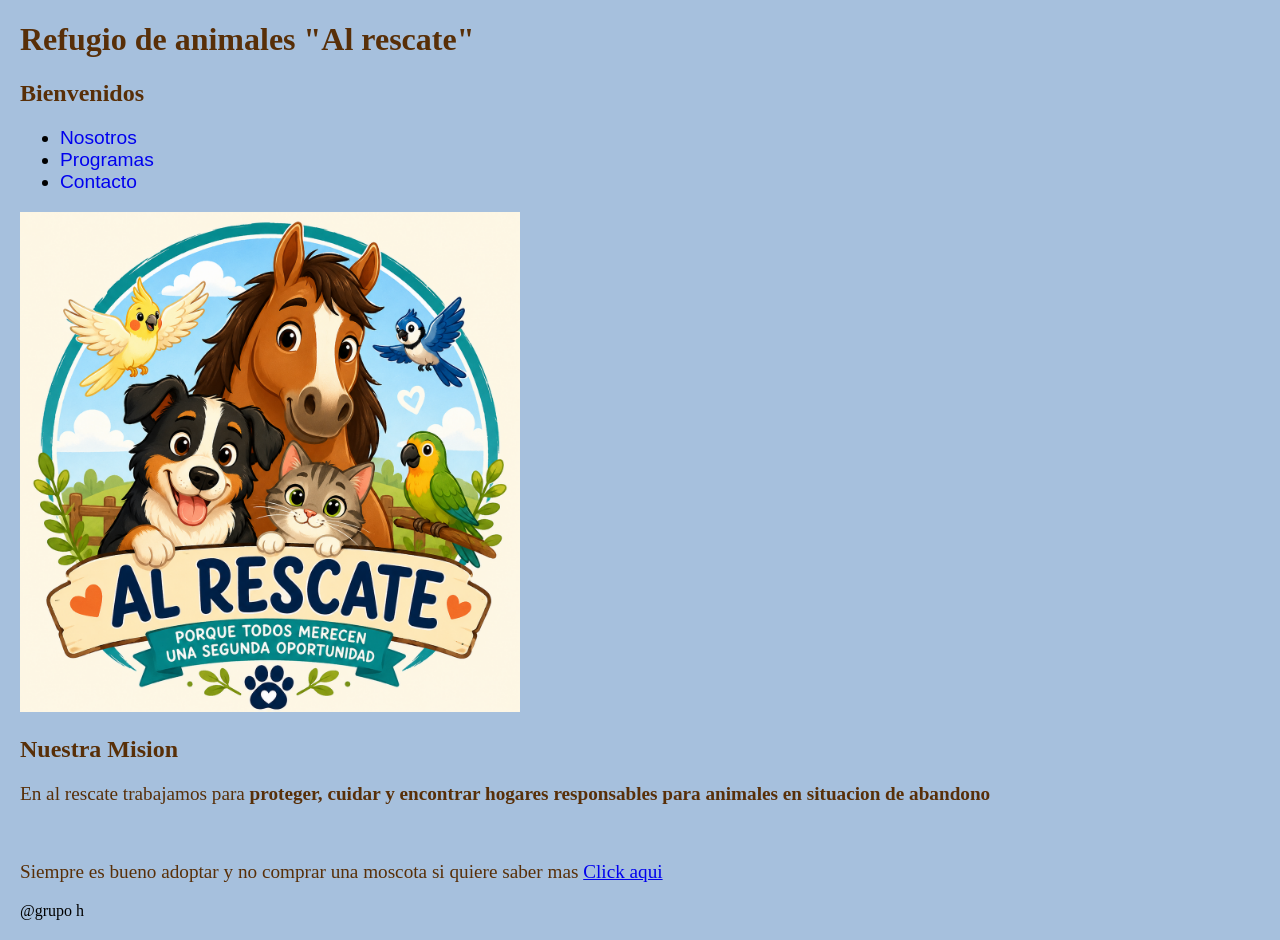
==== mi-ong/index.html @ bc7303f9 "subiendo nosotros" ====
<!DOCTYPE html>
<html lang="en">

<head>
    <meta charset="UTF-8">
    <meta name="viewport" content="width=device-width, initial-scale=1.0">
    <link rel="stylesheet" href="css/estilos.css">
    <title>Ong al rescate</title>
</head>

<body>
    <header>
        <h1>
            Refugio de animales "Al rescate"
        </h1>
       <h2>Bienvenidos </h2>
    </header>
    <nav>
        <ul>
            <li><a href="nosotros.html">Nosotros</a></li>
            <li><a href="programas.html">Programas</a></li>
            <li><a href="contacto.html">Contacto</a></li>
        </ul>
    </nav>

   <img src="img/logo.png" alt="logo" height="500" width="500">
    <main>
        <h2>Nuestra Mision</h2>
        <p>En al rescate trabajamos para <strong>proteger, cuidar y encontrar hogares responsables para animales en situacion de abandono</strong></p><br>
        <p>Siempre es bueno adoptar y no comprar una moscota si quiere saber mas <a href="https://www.ngppetfood.com/articulos-blog/por-que-adoptar-y-no-comprar-animales.html" target="_blank" rel="noopener noreferrer">Click aqui</a></p>
    </main>

    <footer>
        @grupo h
    </footer>

</html>
---- mi-ong/css/estilos.css ----
nav{
    font-family: Arial, Helvetica, sans-serif;
    font-size: larger;
}

nav a {
    text-decoration: none;
}

header{
    background-color: rgb(166, 192, 221);
}

h1,h2 {
    color: rgb(88, 47, 8);
}
p{
    color: rgb(88, 47, 8);
    font-size: larger;
}

body{
    background-color: rgb(166, 192, 221);
    margin: 20px;
}
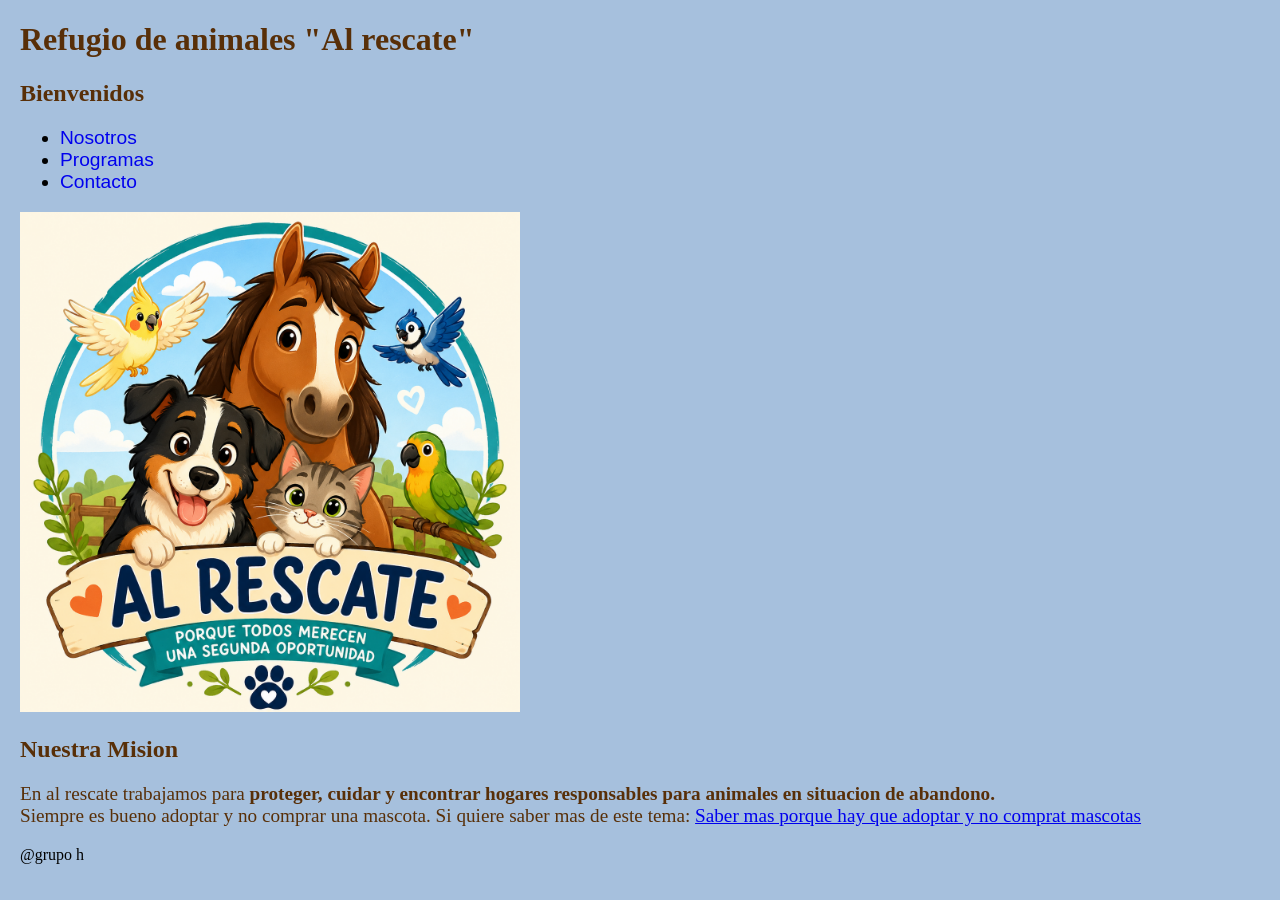
==== commit e88bb51a: "programas agregados" ====
--- a/mi-ong/index.html
+++ b/mi-ong/index.html
@@ -13,7 +13,7 @@
         <h1>
             Refugio de animales "Al rescate"
         </h1>
-       <h2>Bienvenidos </h2>
+        <h2>Bienvenidos </h2>
     </header>
     <nav>
         <ul>
@@ -23,15 +23,18 @@
         </ul>
     </nav>
 
-   <img src="img/logo.png" alt="logo" height="500" width="500">
+    <img src="img/logo.png" alt="logo ONG al rescate" height="500" width="500">
     <main>
         <h2>Nuestra Mision</h2>
-        <p>En al rescate trabajamos para <strong>proteger, cuidar y encontrar hogares responsables para animales en situacion de abandono</strong></p><br>
-        <p>Siempre es bueno adoptar y no comprar una moscota si quiere saber mas <a href="https://www.ngppetfood.com/articulos-blog/por-que-adoptar-y-no-comprar-animales.html" target="_blank" rel="noopener noreferrer">Click aqui</a></p>
+        <p>En al rescate trabajamos para <strong>proteger, cuidar y encontrar hogares responsables para animales en
+                situacion de abandono.</strong><br>
+        Siempre es bueno adoptar y no comprar una mascota. Si quiere saber mas de este tema: <a
+                href="https://www.ngppetfood.com/articulos-blog/por-que-adoptar-y-no-comprar-animales.html"
+                target="_blank" rel="noopener noreferrer">Saber mas porque hay que adoptar y no comprat mascotas</a></p>
     </main>
 
-    <footer>
-        @grupo h
-    </footer>
-
+<footer>
+    @grupo h
+</footer>
+</body>
 </html>
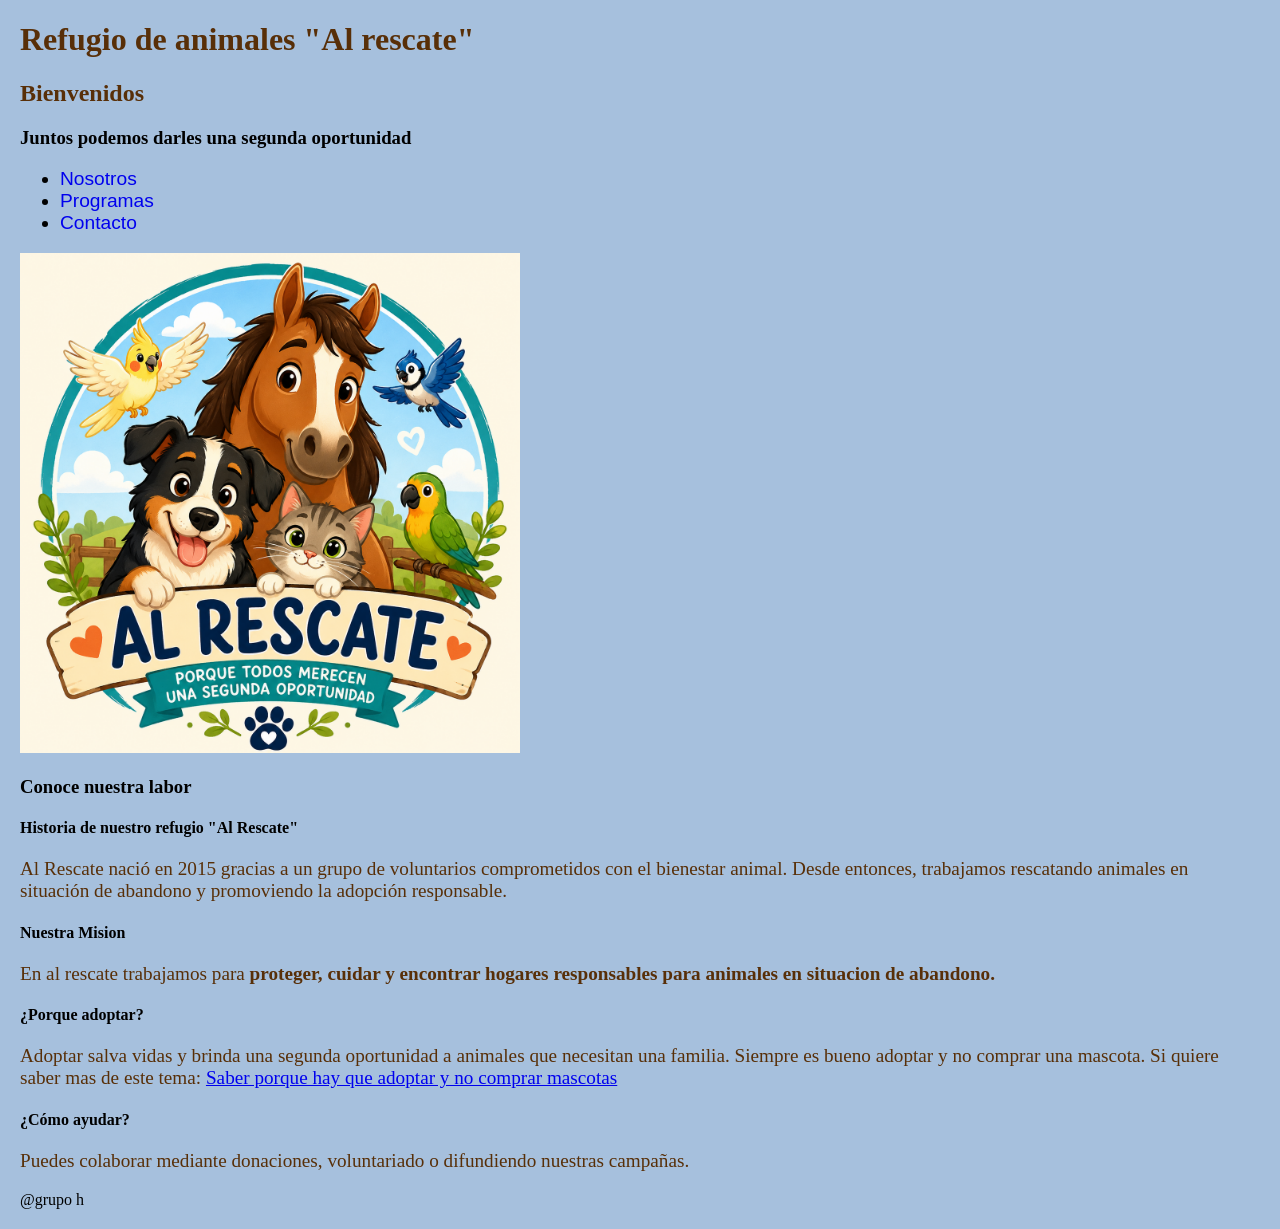
==== commit 9fedbf37: "mejorando semantica" ====
--- a/mi-ong/index.html
+++ b/mi-ong/index.html
@@ -1,5 +1,5 @@
 <!DOCTYPE html>
-<html lang="en">
+<html lang="es">
 
 <head>
     <meta charset="UTF-8">
@@ -14,6 +14,8 @@
             Refugio de animales "Al rescate"
         </h1>
         <h2>Bienvenidos </h2>
+        <h3>Juntos podemos darles una segunda oportunidad</h3>
+
     </header>
     <nav>
         <ul>
@@ -25,16 +27,55 @@
 
     <img src="img/logo.png" alt="logo ONG al rescate" height="500" width="500">
     <main>
-        <h2>Nuestra Mision</h2>
-        <p>En al rescate trabajamos para <strong>proteger, cuidar y encontrar hogares responsables para animales en
-                situacion de abandono.</strong><br>
-        Siempre es bueno adoptar y no comprar una mascota. Si quiere saber mas de este tema: <a
-                href="https://www.ngppetfood.com/articulos-blog/por-que-adoptar-y-no-comprar-animales.html"
-                target="_blank" rel="noopener noreferrer">Saber mas porque hay que adoptar y no comprat mascotas</a></p>
+        <section>
+            <h3>Conoce nuestra labor</h3>
+            <article>
+                <div class="inicio">
+                    <h4>Historia de nuestro refugio "Al Rescate"</h4>
+                    <p>Al Rescate nació en 2015 gracias a un grupo de voluntarios
+                        comprometidos con el bienestar animal. Desde entonces,
+                        trabajamos rescatando animales en situación de abandono
+                        y promoviendo la adopción responsable.</p>
+                </div>
+            </article>
+            <article>
+                <div class="inicio">
+                    <h4>Nuestra Mision</h4>
+                    <p>En al rescate trabajamos para <strong>proteger, cuidar y encontrar hogares responsables para
+                            animales
+                            en
+                            situacion de abandono.</strong><br>
+
+                    </p>
+                </div>
+            </article>
+
+            <article>
+                <div class="inicio">
+                    <h4>¿Porque adoptar?</h4>
+                    <p>Adoptar salva vidas y brinda una segunda oportunidad a animales que necesitan una familia.
+                        Siempre es bueno adoptar y no comprar una mascota. Si quiere saber mas de este tema: <a
+                            href="https://www.ngppetfood.com/articulos-blog/por-que-adoptar-y-no-comprar-animales.html"
+                            target="_blank" rel="noopener noreferrer">Saber porque hay que adoptar y no comprar
+                            mascotas</a>
+                    </p>
+                </div>
+            </article>
+            <article>
+                <div class="inicio">
+                    <h4>¿Cómo ayudar?</h4>
+                    <p>
+                        Puedes colaborar mediante donaciones, voluntariado
+                        o difundiendo nuestras campañas.
+                    </p>
+                </div>
+            </article>
+        </section>
     </main>
 
-<footer>
-    @grupo h
-</footer>
+    <footer>
+        @grupo h
+    </footer>
 </body>
+
 </html>
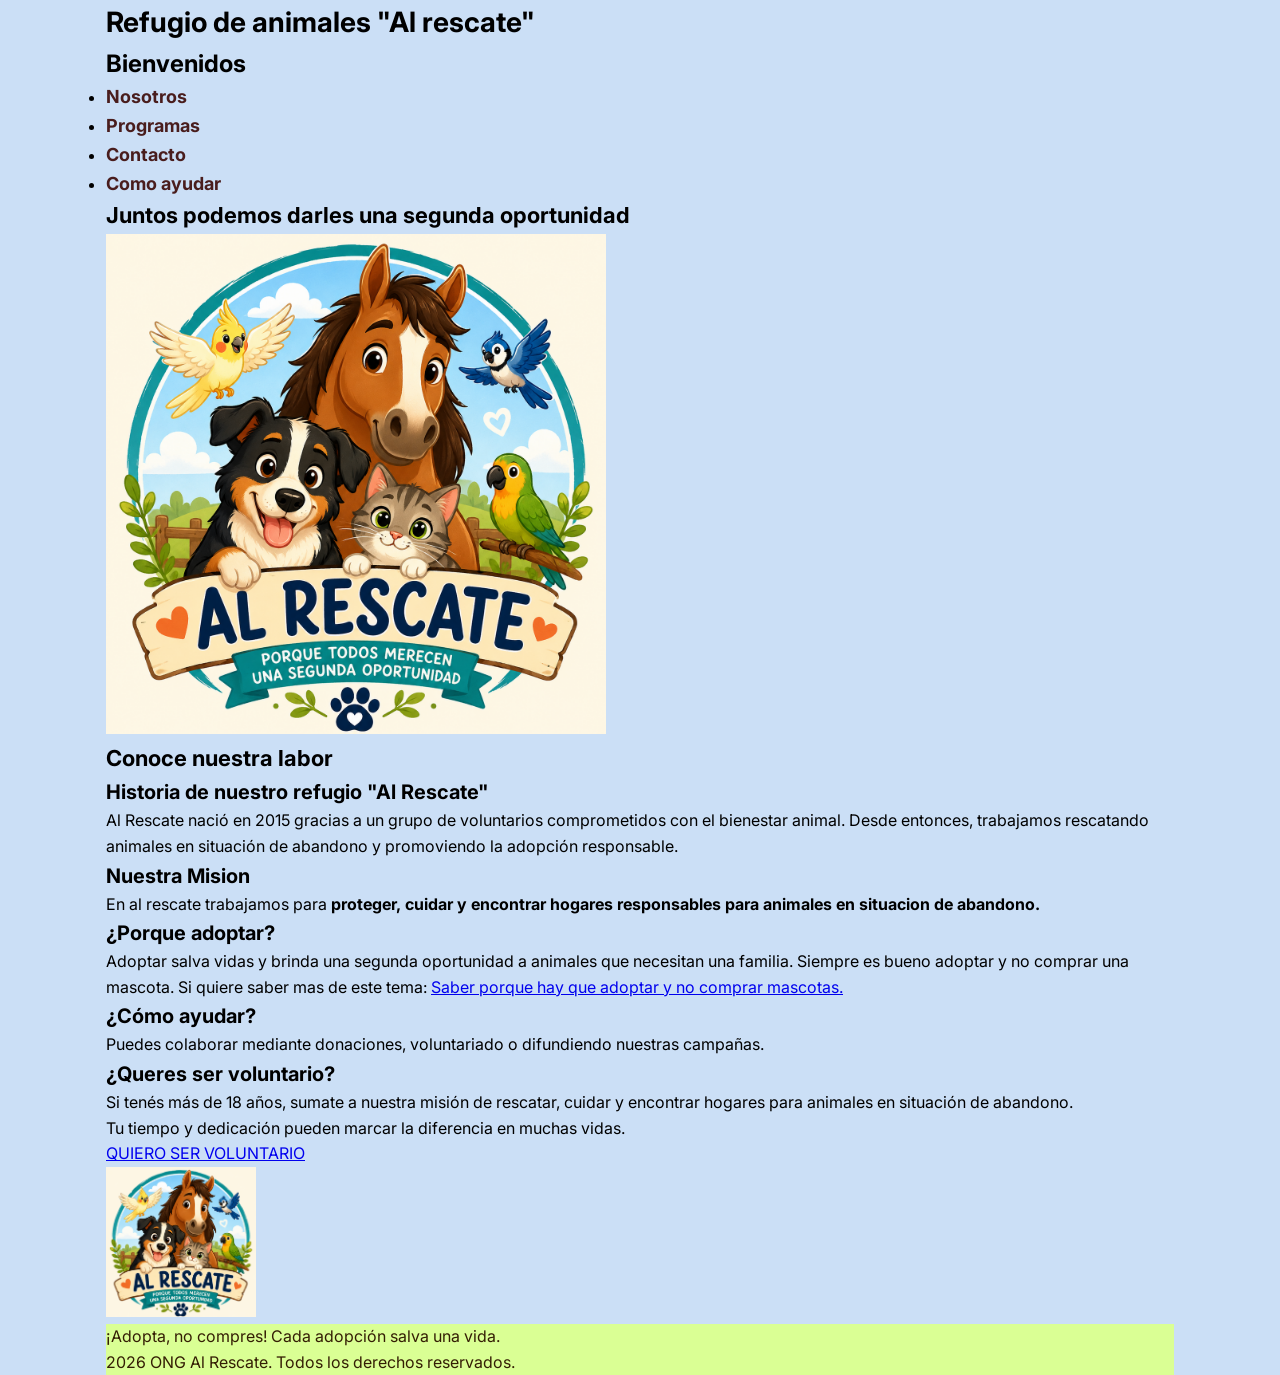
==== commit c7e3bbe5: "agregando css" ====
--- a/mi-ong/index.html
+++ b/mi-ong/index.html
@@ -4,6 +4,11 @@
 <head>
     <meta charset="UTF-8">
     <meta name="viewport" content="width=device-width, initial-scale=1.0">
+    <link rel="preconnect" href="https://fonts.googleapis.com">
+    <link rel="preconnect" href="https://fonts.gstatic.com" crossorigin>
+    <link
+        href="https://fonts.googleapis.com/css2?family=Inter:ital,opsz,wght@0,14..32,100..900;1,14..32,100..900&display=swap"
+        rel="stylesheet">
     <link rel="stylesheet" href="css/estilos.css">
     <title>Ong al rescate</title>
 </head>
@@ -14,7 +19,6 @@
             Refugio de animales "Al rescate"
         </h1>
         <h2>Bienvenidos </h2>
-        <h3>Juntos podemos darles una segunda oportunidad</h3>
 
     </header>
     <nav>
@@ -22,11 +26,13 @@
             <li><a href="nosotros.html">Nosotros</a></li>
             <li><a href="programas.html">Programas</a></li>
             <li><a href="contacto.html">Contacto</a></li>
+            <li><a href="#comoayudar">Como ayudar</a></li>
         </ul>
     </nav>
-
+    <h3>Juntos podemos darles una segunda oportunidad</h3>
     <img src="img/logo.png" alt="logo ONG al rescate" height="500" width="500">
     <main>
+
         <section>
             <h3>Conoce nuestra labor</h3>
             <article>
@@ -57,24 +63,35 @@
                         Siempre es bueno adoptar y no comprar una mascota. Si quiere saber mas de este tema: <a
                             href="https://www.ngppetfood.com/articulos-blog/por-que-adoptar-y-no-comprar-animales.html"
                             target="_blank" rel="noopener noreferrer">Saber porque hay que adoptar y no comprar
-                            mascotas</a>
+                            mascotas.</a>
                     </p>
                 </div>
             </article>
             <article>
-                <div class="inicio">
+                <div id="comoayudar">
                     <h4>¿Cómo ayudar?</h4>
                     <p>
                         Puedes colaborar mediante donaciones, voluntariado
                         o difundiendo nuestras campañas.
                     </p>
+                    <h4>¿Queres ser voluntario?</h4>
+                    <p>
+                        Si tenés más de 18 años, sumate a nuestra misión de rescatar,
+                        cuidar y encontrar hogares para animales en situación de abandono.
+                    </p>
+                    <p>
+                        Tu tiempo y dedicación pueden marcar la diferencia en muchas vidas.
+                    </p>
+                    <a href="contacto.html">QUIERO SER VOLUNTARIO</a><br>
+                    <img src="img/logo.png" alt="logo ONG al rescate" height="150" width="150">
                 </div>
             </article>
         </section>
     </main>
 
-    <footer>
-        @grupo h
+    <footer id="footer">
+        <p>¡Adopta, no compres! Cada adopción salva una vida.</p>
+        <p>2026 ONG Al Rescate. Todos los derechos reservados.</p>
     </footer>
 </body>
 
--- a/mi-ong/css/estilos.css
+++ b/mi-ong/css/estilos.css
@@ -1,25 +1,96 @@
-nav{
-    font-family: Arial, Helvetica, sans-serif;
-    font-size: larger;
+/* VARIABLES*/
+
+:root{
+    --texto-principal : "Inter", sans-serif;
+    --color-texto : rgb(0, 0, 0);
+    --color-primario:  rgb(203, 223, 246);
+    --color-nav: rgb(73, 29, 29);
+    --tamañotexto-principal : 16px;
+
+}
+/* Reset */
+* {
+    box-sizing: border-box;
+    margin: 0;
+    padding: 0;
+    
 }
 
+body {
+    font-family: var(--texto-principal), sans-serif;
+    font-size: var(--tamañotexto-principal);
+    line-height: 1.6;
+    max-width: 1100px;
+    margin: 0 auto;
+    padding: 0 1rem;
+    background-color: var(--color-primario);
+}
+/* Header*/
+header {
+    background-color: var(--color-primario);
+}
+
+
+/* Navegacion */
 nav a {
     text-decoration: none;
+    font-size: 18px;
+    color: var(--color-nav);
+    font-weight: bold;
+
 }
 
-header{
-    background-color: rgb(166, 192, 221);
+nav a:hover{
+    color: rgb(13, 66, 0);
 }
 
-h1,h2 {
-    color: rgb(88, 47, 8);
+/* Estilos estructura del body*/
+
+h1{
+    font-size: 28px;
 }
-p{
-    color: rgb(88, 47, 8);
-    font-size: larger;
+h2 {
+    font-size: 24px;
+    color: var(--color-texto);
+}
+h3{
+     font-size: 22px;
+     color: var(--color-texto);
+}
+p {
+    color: var(--color-texto);
+    font-size: var(--tamañotexto-principal);
 }
 
-body{
-    background-color: rgb(166, 192, 221);
-    margin: 20px;
+h4{
+    font-size:20px;
+}
+
+.inicio {
+    color: var(--color-texto);
+    background-color: var(--color-primario);
+    font-size: var(--tamañotexto-principal) ;
+    margin: 0;
+    padding: 0;
+
+}
+
+
+
+#comoyudar { 
+    color: var(--color-texto);
+    font-size: var(--tamañotexto-principal);
+}
+
+
+#footer {
+    font-size: var(--tamañotexto-principal);
+    background-color: rgb(218, 255, 148);
+}
+#footer p{
+    color: rgb(52,30, 4) ;
+}
+
+.programa {
+    max-width: 1400px;
 }
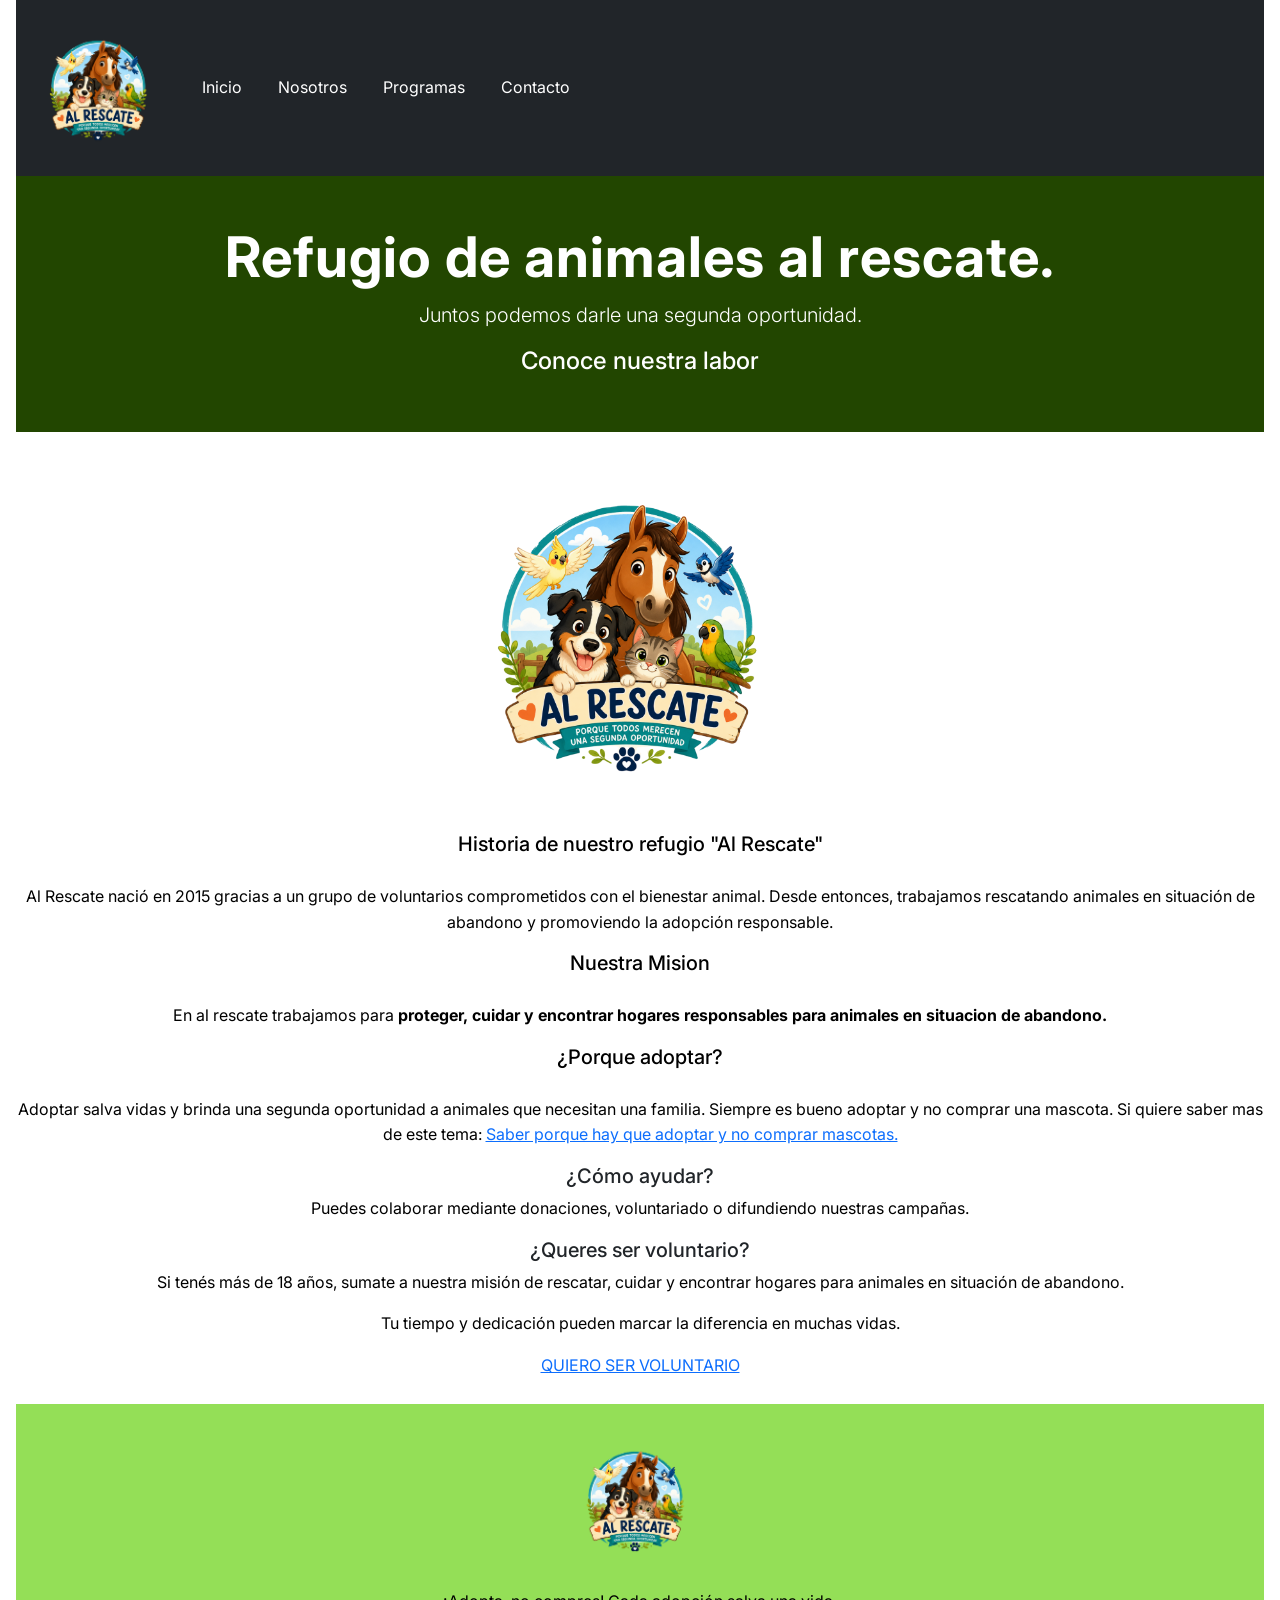
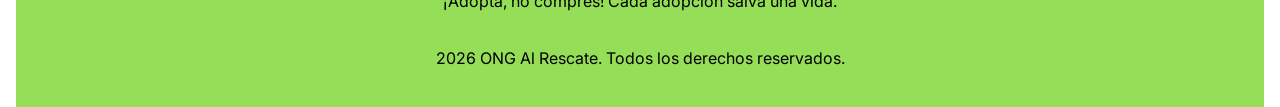
==== commit cf29443d: "agregando Boostrap, css avanzado" ====
--- a/mi-ong/index.html
+++ b/mi-ong/index.html
@@ -9,63 +9,75 @@
     <link
         href="https://fonts.googleapis.com/css2?family=Inter:ital,opsz,wght@0,14..32,100..900;1,14..32,100..900&display=swap"
         rel="stylesheet">
+    <link href="https://cdn.jsdelivr.net/npm/bootstrap@5.3.3/dist/css/bootstrap.min.css" rel="stylesheet">
     <link rel="stylesheet" href="css/estilos.css">
     <title>Ong al rescate</title>
 </head>
 
 <body>
-    <header>
-        <h1>
-            Refugio de animales "Al rescate"
-        </h1>
-        <h2>Bienvenidos </h2>
 
-    </header>
-    <nav>
-        <ul>
-            <li><a href="nosotros.html">Nosotros</a></li>
-            <li><a href="programas.html">Programas</a></li>
-            <li><a href="contacto.html">Contacto</a></li>
-            <li><a href="#comoayudar">Como ayudar</a></li>
-        </ul>
+    <nav class="navbar navbar-expand-md bg-dark navbar-dark">
+        <div class="container-fluid">
+            <a class="navbar-brand"><img src="img/logo.png" alt="logo ONG al rescate" height="150" width="150"></a>
+            <button class="navbar-toggler" type="button" data-bs-toggle="collapse" data-bs-target="#collapsibleNavbar">
+                <span class="navbar-toggler-icon"></span>
+            </button>
+            <div class="collapse navbar-collapse" id="collapsibleNavbar">
+                <ul class="navbar-nav">
+                    <li class="nav-item">
+                        <a class="nav-link active" href="index.html">Inicio</a>
+                    </li>
+                    <li class="nav-item">
+                        <a class="nav-link active" href="nosotros.html">Nosotros</a>
+                    </li>
+                    <li class="nav-item">
+                        <a class="nav-link active" href="programas.html">Programas</a>
+                    </li>
+                    <li class="nav-item">
+                        <a class="nav-link active" href="contacto.html">Contacto</a>
+                    </li>
+                </ul>
+            </div>
+        </div>
     </nav>
-    <h3>Juntos podemos darles una segunda oportunidad</h3>
-    <img src="img/logo.png" alt="logo ONG al rescate" height="500" width="500">
+
     <main>
-
-        <section>
-            <h3>Conoce nuestra labor</h3>
-            <article>
-                <div class="inicio">
-                    <h4>Historia de nuestro refugio "Al Rescate"</h4>
-                    <p>Al Rescate nació en 2015 gracias a un grupo de voluntarios
-                        comprometidos con el bienestar animal. Desde entonces,
-                        trabajamos rescatando animales en situación de abandono
-                        y promoviendo la adopción responsable.</p>
-                </div>
+        
+        <section class="gaty text-white text-center py-5">
+            <div class="container">
+                <h1 class="display-4 fw-bold">
+                    Refugio de animales al rescate.
+                </h1>
+                <p class="lead">Juntos podemos darle una segunda oportunidad.</p>
+                <h2>Conoce nuestra labor</h2>
+            </div>
+        </section>
+    
+        <section class="contenedor-inicio">
+            <img src="img/logo.png" alt="logo ONG al rescate" height="400" width="400">
+            <article class="inicio">
+                <h4>Historia de nuestro refugio "Al Rescate"</h4>
+                <p>Al Rescate nació en 2015 gracias a un grupo de voluntarios
+                    comprometidos con el bienestar animal. Desde entonces,
+                    trabajamos rescatando animales en situación de abandono
+                    y promoviendo la adopción responsable.</p>
             </article>
-            <article>
-                <div class="inicio">
-                    <h4>Nuestra Mision</h4>
-                    <p>En al rescate trabajamos para <strong>proteger, cuidar y encontrar hogares responsables para
-                            animales
-                            en
-                            situacion de abandono.</strong><br>
-
-                    </p>
-                </div>
+            <article class="inicio">
+                <h4>Nuestra Mision</h4>
+                <p>En al rescate trabajamos para <strong>proteger, cuidar y encontrar hogares responsables para
+                        animales
+                        en
+                        situacion de abandono.</strong><br>
+                </p>
             </article>
-
-            <article>
-                <div class="inicio">
-                    <h4>¿Porque adoptar?</h4>
-                    <p>Adoptar salva vidas y brinda una segunda oportunidad a animales que necesitan una familia.
-                        Siempre es bueno adoptar y no comprar una mascota. Si quiere saber mas de este tema: <a
-                            href="https://www.ngppetfood.com/articulos-blog/por-que-adoptar-y-no-comprar-animales.html"
-                            target="_blank" rel="noopener noreferrer">Saber porque hay que adoptar y no comprar
-                            mascotas.</a>
-                    </p>
-                </div>
+            <article class="inicio">
+                <h4>¿Porque adoptar?</h4>
+                <p>Adoptar salva vidas y brinda una segunda oportunidad a animales que necesitan una familia.
+                    Siempre es bueno adoptar y no comprar una mascota. Si quiere saber mas de este tema: <a
+                        href="https://www.ngppetfood.com/articulos-blog/por-que-adoptar-y-no-comprar-animales.html"
+                        target="_blank" rel="noopener noreferrer">Saber porque hay que adoptar y no comprar
+                        mascotas.</a>
+                </p>
             </article>
             <article>
                 <div id="comoayudar">
@@ -82,14 +94,15 @@
                     <p>
                         Tu tiempo y dedicación pueden marcar la diferencia en muchas vidas.
                     </p>
+
                     <a href="contacto.html">QUIERO SER VOLUNTARIO</a><br>
-                    <img src="img/logo.png" alt="logo ONG al rescate" height="150" width="150">
                 </div>
             </article>
         </section>
     </main>
-
+    <br>
     <footer id="footer">
+        <img src="img/logo.png" alt="logo ONG al rescate" height="150" width="150">
         <p>¡Adopta, no compres! Cada adopción salva una vida.</p>
         <p>2026 ONG Al Rescate. Todos los derechos reservados.</p>
     </footer>
--- a/mi-ong/css/estilos.css
+++ b/mi-ong/css/estilos.css
@@ -1,30 +1,34 @@
 /* VARIABLES*/
 
-:root{
-    --texto-principal : "Inter", sans-serif;
-    --color-texto : rgb(0, 0, 0);
-    --color-primario:  rgb(203, 223, 246);
-    --color-nav: rgb(73, 29, 29);
-    --tamañotexto-principal : 16px;
-
-}
+:root {
+    --texto-principal: "Inter", sans-serif;
+    --color-texto: rgb(0, 0, 0);
+    --color-primario:white (190, 190, 190);
+    --color-nav: rgb(34, 70, 0);
+    --tamañotexto-principal: 16px;
+    --color-secundario: rgb(246, 252, 198);
+
+
+}
+
 /* Reset */
 * {
     box-sizing: border-box;
     margin: 0;
     padding: 0;
-    
+
 }
 
 body {
     font-family: var(--texto-principal), sans-serif;
     font-size: var(--tamañotexto-principal);
     line-height: 1.6;
-    max-width: 1100px;
+    max-width: 1800px;
     margin: 0 auto;
     padding: 0 1rem;
     background-color: var(--color-primario);
 }
+
 /* Header*/
 header {
     background-color: var(--color-primario);
@@ -32,65 +36,173 @@
 
 
 /* Navegacion */
+
+
+nav {
+    background-color: var(--color-nav)
+}
+
 nav a {
     text-decoration: none;
     font-size: 18px;
-    color: var(--color-nav);
+    color: white;
     font-weight: bold;
 
 }
 
-nav a:hover{
-    color: rgb(13, 66, 0);
+nav ul {
+    display: flex;
+    justify-content: center;
+    gap: 20px;
+    list-style: none;
+
+}
+
+nav a:hover {
+    color: rgb(3, 5, 2);
 }
 
 /* Estilos estructura del body*/
 
-h1{
+h1 {
     font-size: 28px;
-}
+    text-align: center;
+    letter-spacing: 1px;
+    
+}
+
 h2 {
     font-size: 24px;
     color: var(--color-texto);
-}
-h3{
-     font-size: 22px;
-     color: var(--color-texto);
-}
+    text-align: center;
+}
+
+h3 {
+    font-size: 22px;
+    color: var(--color-texto);
+    text-align: center;
+}
+
 p {
     color: var(--color-texto);
     font-size: var(--tamañotexto-principal);
 }
 
-h4{
-    font-size:20px;
-}
+h4 {
+    font-size: 20px;
+}
+
+.contenedor-inicio {
+    display: flex;
+    flex-direction: column;
+    align-items: center;
+    text-align: center;
+}
+
 
 .inicio {
     color: var(--color-texto);
-    background-color: var(--color-primario);
-    font-size: var(--tamañotexto-principal) ;
-    margin: 0;
-    padding: 0;
-
-}
-
-
-
-#comoyudar { 
-    color: var(--color-texto);
-    font-size: var(--tamañotexto-principal);
+    font-size: var(--tamañotexto-principal);
+
+    display: flex;
+    flex-direction: column;
+    gap: 20px;
+
+}
+
+
+
+
+#comoyudar {
+    color: var(--color-texto);
+    font-size: var(--tamañotexto-principal);
+    display: flex;
+    flex-direction: column;
+    gap: 20px;
 }
 
 
 #footer {
     font-size: var(--tamañotexto-principal);
-    background-color: rgb(218, 255, 148);
-}
-#footer p{
-    color: rgb(52,30, 4) ;
-}
-
-.programa {
-    max-width: 1400px;
-}+    background-color: rgb(148, 223, 87);
+    
+    display: flex;
+    flex-direction: column;
+    align-items: center;
+    gap: 15px;
+    padding: 20px;
+}
+
+#footer p {
+    color: black;
+}
+
+.contenedor-programa {
+    display: flex;
+    flex-wrap: wrap;
+    gap: 20px;
+
+}
+.card{
+    background-color: var(--color-secundario);
+    padding: 10px;
+}
+.card ul{
+    padding: 10px;
+}
+
+.contenedor-nosotros {
+    display: flex;
+    flex-wrap: wrap;
+    gap: 20px;
+
+}
+
+.nosotros {
+    flex: 1 1 300px;
+    background-color: var(--color-secundario);
+    padding: 20px;
+    border-radius: 10px;
+    text-align: center;
+}
+
+.nosotros ul {
+    align-items: center;
+    justify-content: center;
+    list-style: none;
+
+}
+
+#contenedor-contacto {
+    display: flex;
+    flex-direction: column;
+    align-items: center;
+    gap: 20px;
+
+}
+
+#contenedor-contacto ul {
+    text-align: center;
+    padding: 10px;
+    gap: 20px;
+    list-style: none;
+}
+
+
+/*Bootstrap/*/
+
+.navbar .nav-link.active {
+    color: white !important;
+}
+
+.gaty {
+    background-color: var(--color-nav);
+    padding: 5rem 0;
+}   
+.gaty h2{
+    color: white;
+}
+
+.lead{
+    color: white;
+}
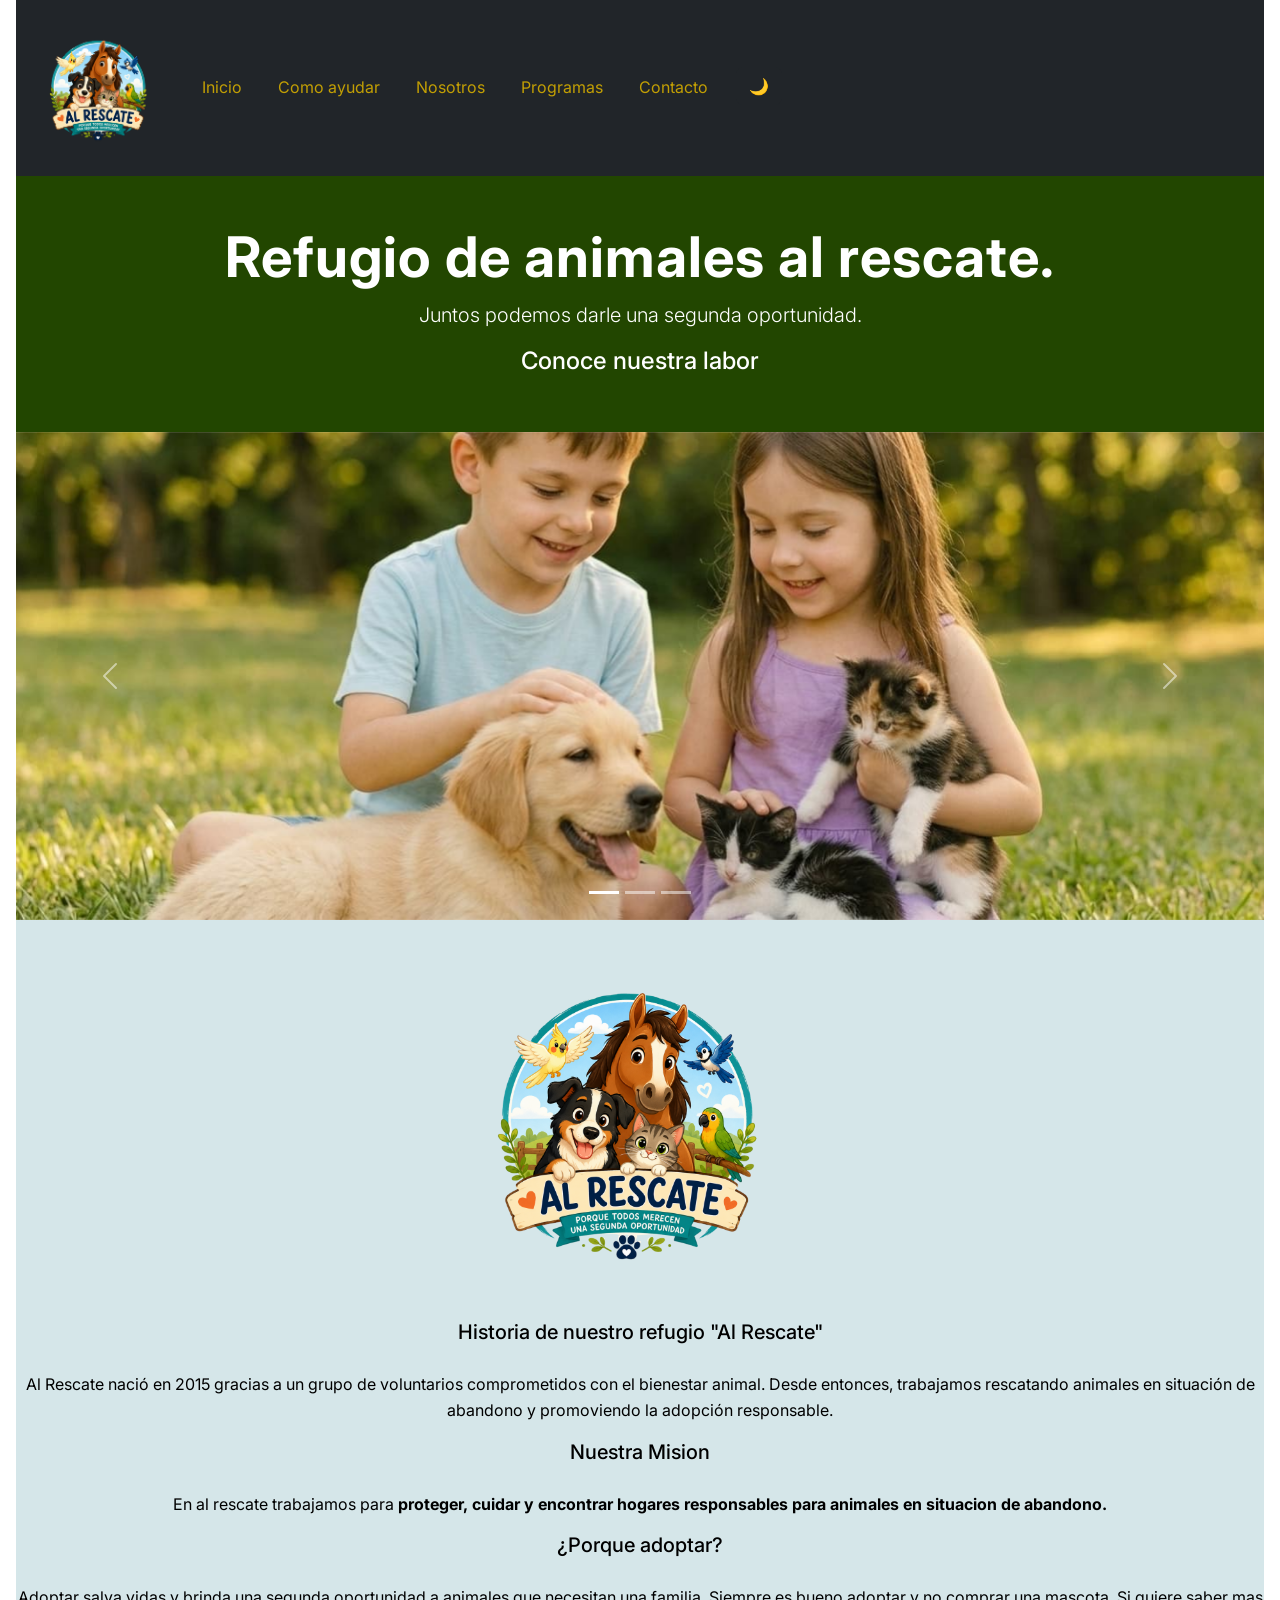
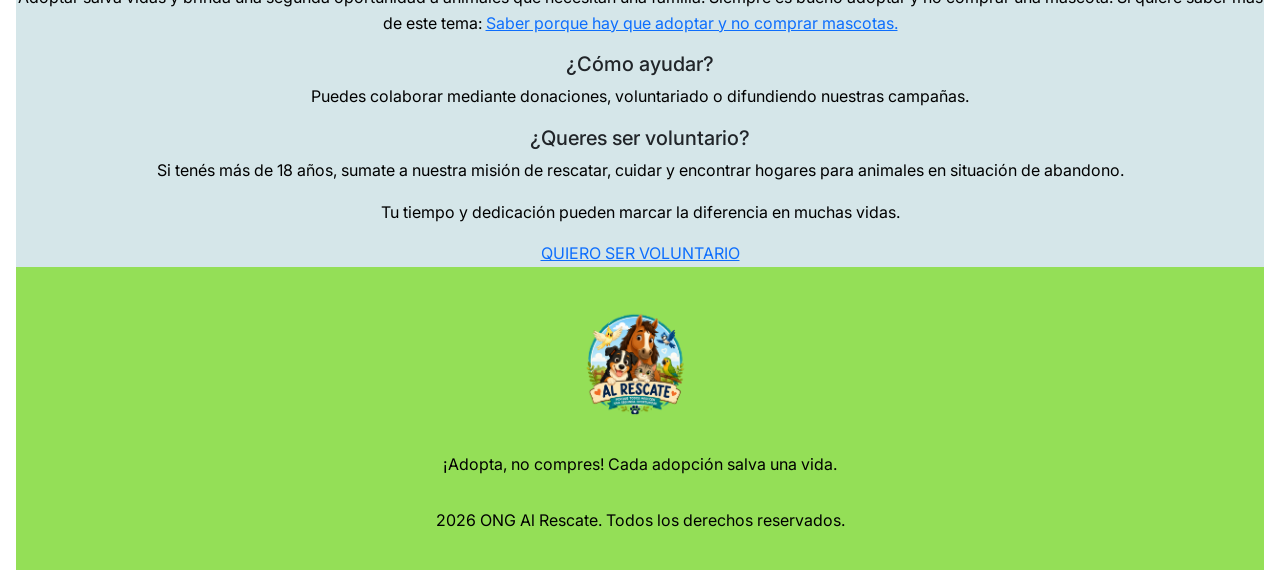
==== commit 9eee927a: "Agregado el modo oscuro" ====
--- a/mi-ong/index.html
+++ b/mi-ong/index.html
@@ -13,7 +13,6 @@
     <link rel="stylesheet" href="css/estilos.css">
     <title>Ong al rescate</title>
 </head>
-
 <body>
 
     <nav class="navbar navbar-expand-md bg-dark navbar-dark">
@@ -28,6 +27,9 @@
                         <a class="nav-link active" href="index.html">Inicio</a>
                     </li>
                     <li class="nav-item">
+                        <a class="nav-link active" href="#comoayudar">Como ayudar</a>
+                    </li>
+                    <li class="nav-item">
                         <a class="nav-link active" href="nosotros.html">Nosotros</a>
                     </li>
                     <li class="nav-item">
@@ -36,13 +38,14 @@
                     <li class="nav-item">
                         <a class="nav-link active" href="contacto.html">Contacto</a>
                     </li>
+                     <li class="nav-item">
+                        <button type="button" id="btn-modo"  class="btn btn-dark">🌙</button>
+                    </li>
                 </ul>
-            </div>
+        
         </div>
     </nav>
-
     <main>
-        
         <section class="gaty text-white text-center py-5">
             <div class="container">
                 <h1 class="display-4 fw-bold">
@@ -52,7 +55,35 @@
                 <h2>Conoce nuestra labor</h2>
             </div>
         </section>
-    
+        <section>
+            <div id="demo" class="carousel slide" data-bs-ride="carousel">
+
+                <div class="carousel-indicators">
+                    <button type="button" data-bs-target="#demo" data-bs-slide-to="0" class="active"></button>
+                    <button type="button" data-bs-target="#demo" data-bs-slide-to="1"></button>
+                    <button type="button" data-bs-target="#demo" data-bs-slide-to="2"></button>
+                </div>
+                <div class="carousel-inner">
+                    <div class="carousel-item active">
+                        <img src="img/perroygato.jpg" alt="perroygato" class="d-block" style="width:100% ">
+                    </div>
+                    <div class="carousel-item">
+                        <img src="img/caballo.jpg" alt="ca" class="d-block" style="width:100%">
+                    </div>
+                    <div class="carousel-item">
+                        <img src="img/aves (2).jpg" alt="aves" class="d-block" style="width:100%">
+                    </div>
+                </div>
+
+                <button class="carousel-control-prev" type="button" data-bs-target="#demo" data-bs-slide="prev">
+                    <span class="carousel-control-prev-icon"></span>
+                </button>
+                <button class="carousel-control-next" type="button" data-bs-target="#demo" data-bs-slide="next">
+                    <span class="carousel-control-next-icon"></span>
+                </button>
+            </div>
+        </section>
+        </section>
         <section class="contenedor-inicio">
             <img src="img/logo.png" alt="logo ONG al rescate" height="400" width="400">
             <article class="inicio">
@@ -100,12 +131,15 @@
             </article>
         </section>
     </main>
-    <br>
     <footer id="footer">
         <img src="img/logo.png" alt="logo ONG al rescate" height="150" width="150">
         <p>¡Adopta, no compres! Cada adopción salva una vida.</p>
         <p>2026 ONG Al Rescate. Todos los derechos reservados.</p>
     </footer>
+    <script src="https://cdn.jsdelivr.net/npm/bootstrap@5.3.3/dist/js/bootstrap.bundle.min.js">
+    </script>
+    <script src="js/main.js"></script>
+
 </body>
 
 </html>
--- a/mi-ong/css/estilos.css
+++ b/mi-ong/css/estilos.css
@@ -3,11 +3,11 @@
 :root {
     --texto-principal: "Inter", sans-serif;
     --color-texto: rgb(0, 0, 0);
-    --color-primario:white (190, 190, 190);
+    --color-primario:white;
     --color-nav: rgb(34, 70, 0);
     --tamañotexto-principal: 16px;
     --color-secundario: rgb(246, 252, 198);
-
+    --color-modoOscuro:black;
 
 }
 
@@ -23,7 +23,7 @@
     font-family: var(--texto-principal), sans-serif;
     font-size: var(--tamañotexto-principal);
     line-height: 1.6;
-    max-width: 1800px;
+    /*max-width: 1800px;*/
     margin: 0 auto;
     padding: 0 1rem;
     background-color: var(--color-primario);
@@ -97,6 +97,7 @@
     flex-direction: column;
     align-items: center;
     text-align: center;
+    background-color: rgb(213, 230, 233);
 }
 
 
@@ -191,9 +192,14 @@
 
 /*Bootstrap/*/
 
+
+
 .navbar .nav-link.active {
-    color: white !important;
-}
+    color: rgb(194, 159, 4) !important;
+}
+
+
+
 
 .gaty {
     background-color: var(--color-nav);
@@ -206,3 +212,90 @@
 .lead{
     color: white;
 }
+
+.carousel-inner {
+    line-height: 0; 
+   
+}  
+/*Modo oscuro */
+
+
+body.oscuro {
+ background-color: var(--color-modoOscuro);
+ color: var(--color-primario);
+}
+
+
+
+body.oscuro .contenedor-inicio{
+    background-color: var(--color-modoOscuro);
+    color: var(--color-primario);
+}
+
+body.oscuro .inicio h4 {
+    color: var(--color-primario);
+}
+
+
+body.oscuro .inicio p {
+    color: var(--color-primario);
+}
+
+body.oscuro #footer {
+    background-color: rgb(12, 2, 2);
+}
+
+body.oscuro #footer p {
+    color: var(--color-primario);
+}
+
+body.oscuro .gaty{
+    background: var(--color-modoOscuro);
+}
+
+
+body.oscuro .container-fluid{
+    background-color: var(--color-modoOscuro);
+}
+
+body.oscuro .nosotros{
+    background-color:rgb(19, 0, 0);
+    color: var(--color-primario);
+}
+
+body.oscuro .nosotros h3{
+    color: var(--color-primario);
+}
+body.oscuro .nosotros p{
+    color: var(--color-primario);
+}
+
+body.oscuro #contenedor-contacto h2{
+    color: var(--color-primario);
+}
+
+body.oscuro .card{
+    background-color:rgb(19, 0, 0);
+}
+
+body.oscuro .card h4{
+   color: var(--color-primario);
+}
+
+body.oscuro .card p{
+    color: var(--color-primario);
+}
+
+
+body.oscuro .contenedor-programa h3{
+    color: var(--color-primario);
+}
+
+body.oscuro .card li{
+    color: var(--color-primario);
+}
+
+
+body.oscuro #comoayudar p {
+    color: var(--color-primario);
+}
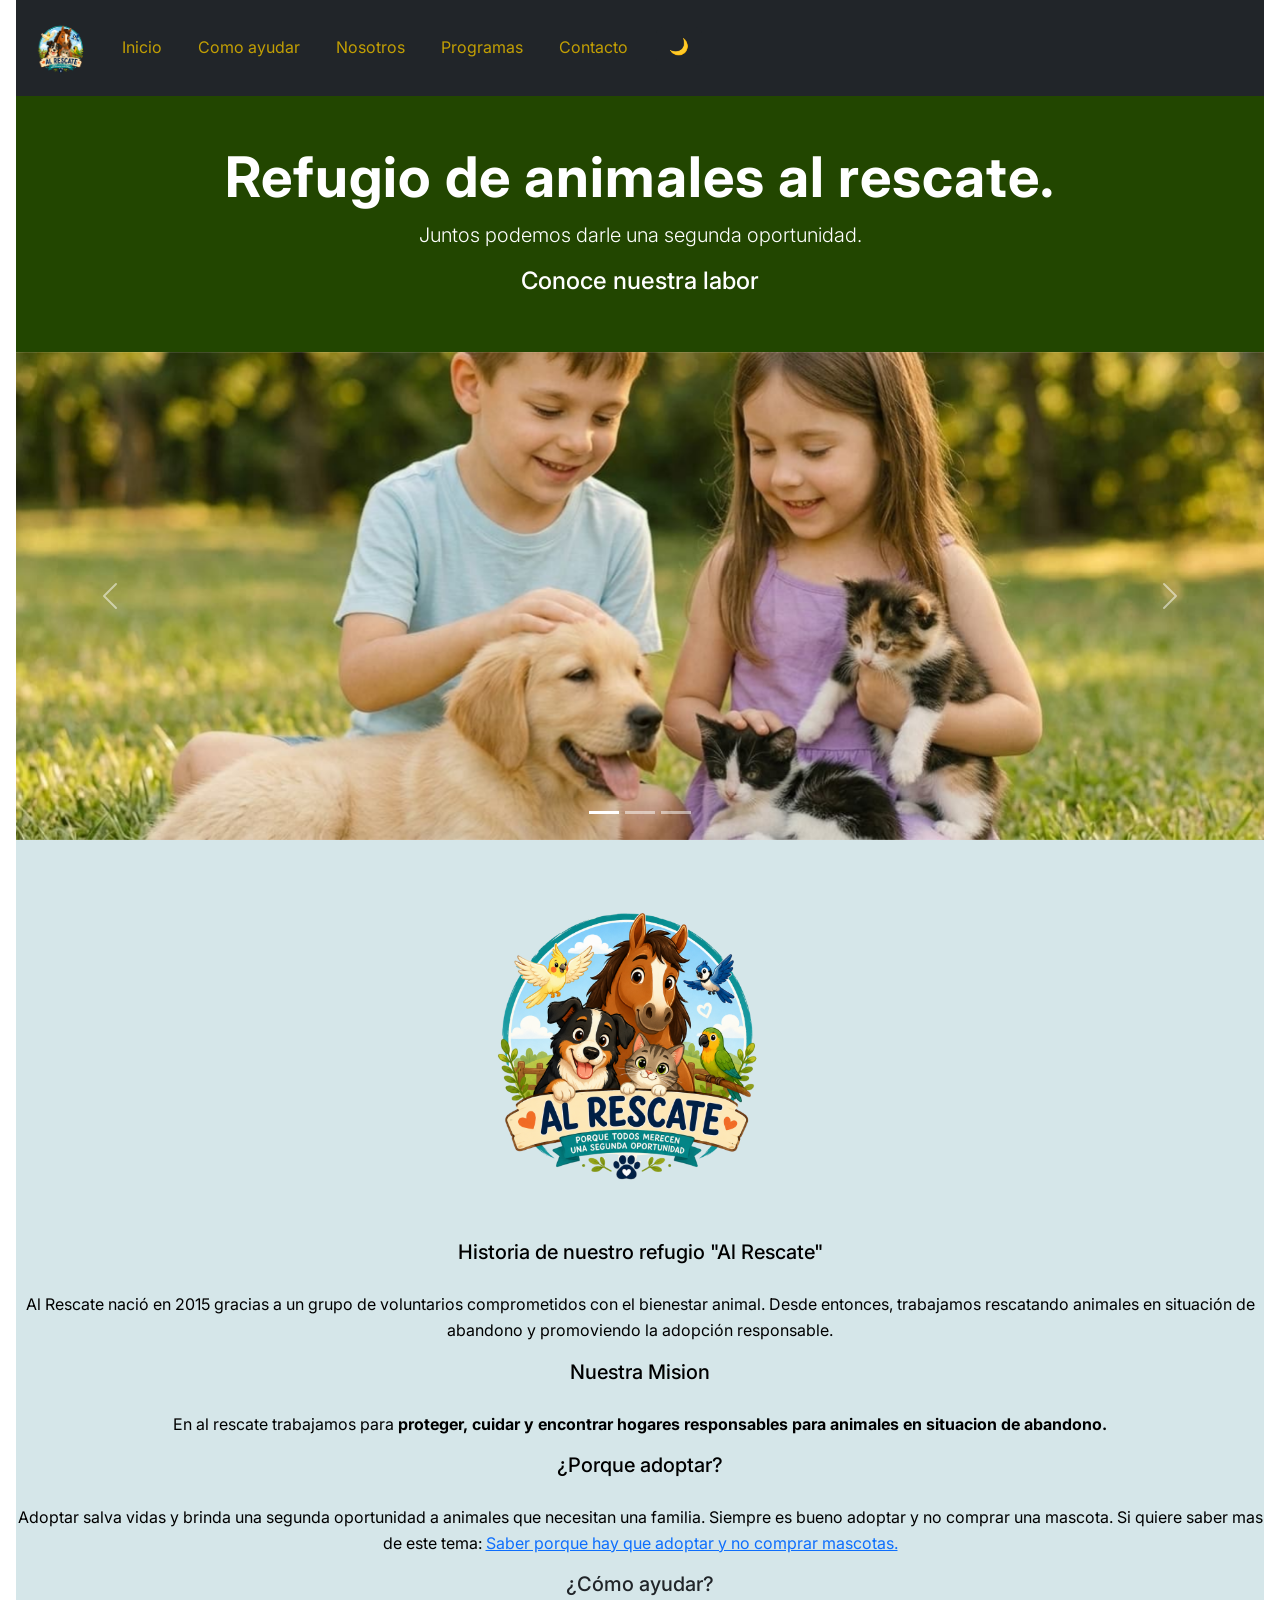
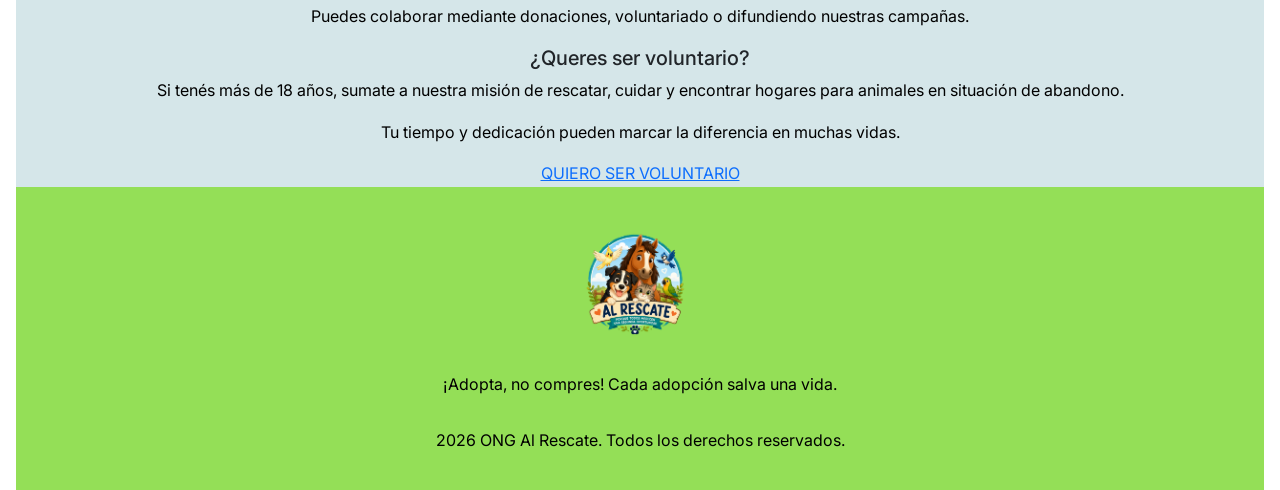
==== commit 8886d5f4: "Modifico tamaño de logo del nav" ====
--- a/mi-ong/index.html
+++ b/mi-ong/index.html
@@ -17,7 +17,7 @@
 
     <nav class="navbar navbar-expand-md bg-dark navbar-dark">
         <div class="container-fluid">
-            <a class="navbar-brand"><img src="img/logo.png" alt="logo ONG al rescate" height="150" width="150"></a>
+            <a class="navbar-brand"><img src="img/logo.png" alt="logo ONG al rescate" height="70" width="70"></a>
             <button class="navbar-toggler" type="button" data-bs-toggle="collapse" data-bs-target="#collapsibleNavbar">
                 <span class="navbar-toggler-icon"></span>
             </button>
--- a/mi-ong/css/estilos.css
+++ b/mi-ong/css/estilos.css
@@ -228,7 +228,7 @@
 
 
 body.oscuro .contenedor-inicio{
-    background-color: var(--color-modoOscuro);
+    background-color:var(--color-modoOscuro);
     color: var(--color-primario);
 }
 
@@ -250,7 +250,7 @@
 }
 
 body.oscuro .gaty{
-    background: var(--color-modoOscuro);
+   background-color: var(--color-modoOscuro);
 }
 
 
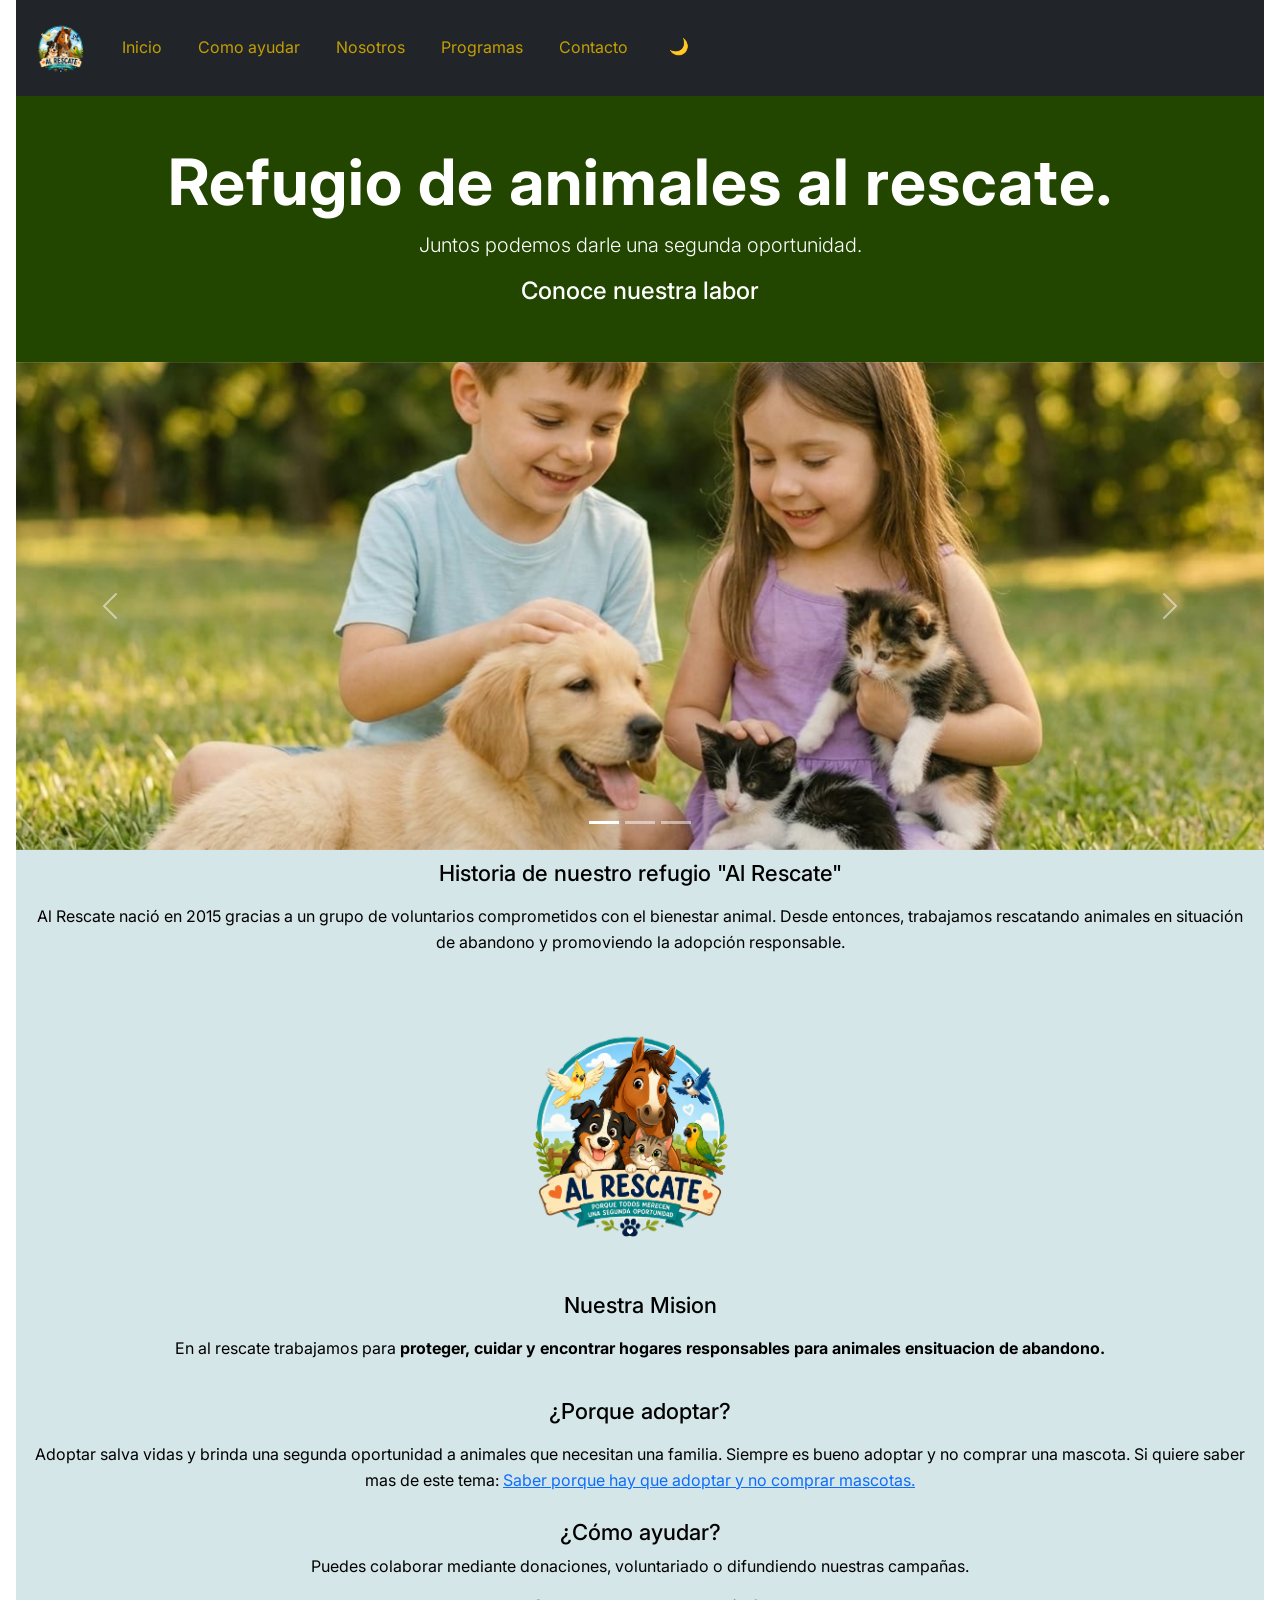
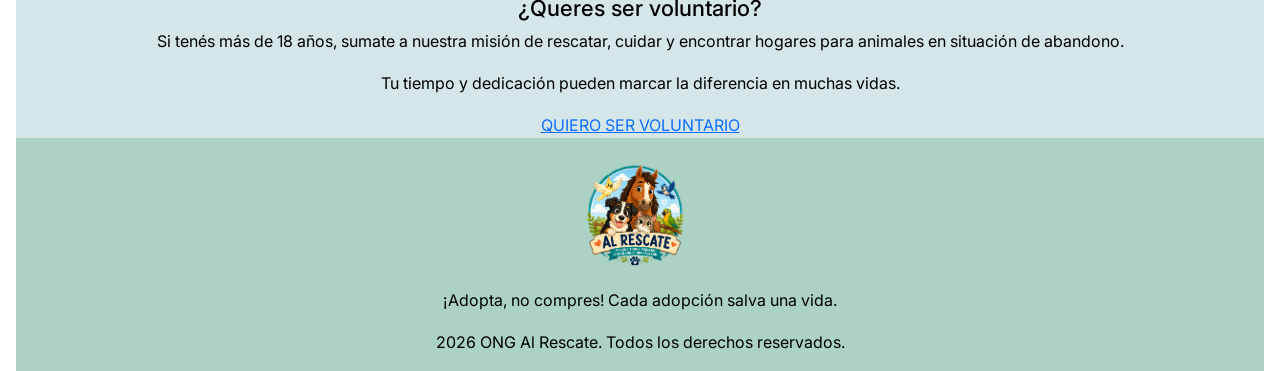
==== commit 069e52cc: "Verificacion de formulario y arreglo de error de html tp listo" ====
--- a/mi-ong/index.html
+++ b/mi-ong/index.html
@@ -1,20 +1,19 @@
 <!DOCTYPE html>
 <html lang="es">
-
 <head>
     <meta charset="UTF-8">
     <meta name="viewport" content="width=device-width, initial-scale=1.0">
     <link rel="preconnect" href="https://fonts.googleapis.com">
     <link rel="preconnect" href="https://fonts.gstatic.com" crossorigin>
     <link
-        href="https://fonts.googleapis.com/css2?family=Inter:ital,opsz,wght@0,14..32,100..900;1,14..32,100..900&display=swap"
+        href="https://fonts.googleapis.com/css2?family=Inter:ital,opsz,wght@0,13..32,100..900;1,13..32,100..900&display=swap"
         rel="stylesheet">
     <link href="https://cdn.jsdelivr.net/npm/bootstrap@5.3.3/dist/css/bootstrap.min.css" rel="stylesheet">
     <link rel="stylesheet" href="css/estilos.css">
     <title>Ong al rescate</title>
 </head>
+
 <body>
-
     <nav class="navbar navbar-expand-md bg-dark navbar-dark">
         <div class="container-fluid">
             <a class="navbar-brand"><img src="img/logo.png" alt="logo ONG al rescate" height="70" width="70"></a>
@@ -38,71 +37,66 @@
                     <li class="nav-item">
                         <a class="nav-link active" href="contacto.html">Contacto</a>
                     </li>
-                     <li class="nav-item">
-                        <button type="button" id="btn-modo"  class="btn btn-dark">🌙</button>
+                    <li class="nav-item">
+                        <button type="button" id="btn-modo" class="btn btn-dark">🌙</button>
                     </li>
                 </ul>
-        
+            </div>
         </div>
     </nav>
     <main>
         <section class="gaty text-white text-center py-5">
             <div class="container">
-                <h1 class="display-4 fw-bold">
+                <h1 class="display-3 fw-bold">
                     Refugio de animales al rescate.
                 </h1>
                 <p class="lead">Juntos podemos darle una segunda oportunidad.</p>
                 <h2>Conoce nuestra labor</h2>
             </div>
         </section>
-        <section>
-            <div id="demo" class="carousel slide" data-bs-ride="carousel">
 
-                <div class="carousel-indicators">
-                    <button type="button" data-bs-target="#demo" data-bs-slide-to="0" class="active"></button>
-                    <button type="button" data-bs-target="#demo" data-bs-slide-to="1"></button>
-                    <button type="button" data-bs-target="#demo" data-bs-slide-to="2"></button>
+        <div id="demo" class="carousel slide" data-bs-ride="carousel">
+            <div class="carousel-indicators">
+                <button type="button" data-bs-target="#demo" data-bs-slide-to="0" class="active"></button>
+                <button type="button" data-bs-target="#demo" data-bs-slide-to="1"></button>
+                <button type="button" data-bs-target="#demo" data-bs-slide-to="2"></button>
+            </div>
+            <div class="carousel-inner">
+                <div class="carousel-item active">
+                    <img src="img/perroygato.jpg" alt="perroygato" class="d-block" style="width:100% ">
                 </div>
-                <div class="carousel-inner">
-                    <div class="carousel-item active">
-                        <img src="img/perroygato.jpg" alt="perroygato" class="d-block" style="width:100% ">
-                    </div>
-                    <div class="carousel-item">
-                        <img src="img/caballo.jpg" alt="ca" class="d-block" style="width:100%">
-                    </div>
-                    <div class="carousel-item">
-                        <img src="img/aves (2).jpg" alt="aves" class="d-block" style="width:100%">
-                    </div>
+                <div class="carousel-item">
+                    <img src="img/caballo.jpg" alt="ca" class="d-block" style="width:100%">
                 </div>
+                <div class="carousel-item">
+                    <img src="img/aves.jpg" alt="aves" class="d-block" style="width:100%">
+                </div>
+            </div>
 
-                <button class="carousel-control-prev" type="button" data-bs-target="#demo" data-bs-slide="prev">
-                    <span class="carousel-control-prev-icon"></span>
-                </button>
-                <button class="carousel-control-next" type="button" data-bs-target="#demo" data-bs-slide="next">
-                    <span class="carousel-control-next-icon"></span>
-                </button>
-            </div>
-        </section>
-        </section>
-        <section class="contenedor-inicio">
-            <img src="img/logo.png" alt="logo ONG al rescate" height="400" width="400">
+            <button class="carousel-control-prev" type="button" data-bs-target="#demo" data-bs-slide="prev">
+                <span class="carousel-control-prev-icon"></span>
+            </button>
+            <button class="carousel-control-next" type="button" data-bs-target="#demo" data-bs-slide="next">
+                <span class="carousel-control-next-icon"></span>
+            </button>
+        </div>
+
+        <div class="contenedor-inicio">
             <article class="inicio">
-                <h4>Historia de nuestro refugio "Al Rescate"</h4>
+                <h3>Historia de nuestro refugio "Al Rescate"</h3>
                 <p>Al Rescate nació en 2015 gracias a un grupo de voluntarios
                     comprometidos con el bienestar animal. Desde entonces,
                     trabajamos rescatando animales en situación de abandono
                     y promoviendo la adopción responsable.</p>
             </article>
+            <img src="img/logo.png" alt="logo ONG al rescate" height="300" width="300">
             <article class="inicio">
-                <h4>Nuestra Mision</h4>
+                <h3>Nuestra Mision</h3>
                 <p>En al rescate trabajamos para <strong>proteger, cuidar y encontrar hogares responsables para
-                        animales
-                        en
-                        situacion de abandono.</strong><br>
-                </p>
+                        animales ensituacion de abandono.</strong></p>
             </article>
             <article class="inicio">
-                <h4>¿Porque adoptar?</h4>
+                <h3>¿Porque adoptar?</h3>
                 <p>Adoptar salva vidas y brinda una segunda oportunidad a animales que necesitan una familia.
                     Siempre es bueno adoptar y no comprar una mascota. Si quiere saber mas de este tema: <a
                         href="https://www.ngppetfood.com/articulos-blog/por-que-adoptar-y-no-comprar-animales.html"
@@ -110,26 +104,26 @@
                         mascotas.</a>
                 </p>
             </article>
-            <article>
-                <div id="comoayudar">
-                    <h4>¿Cómo ayudar?</h4>
-                    <p>
-                        Puedes colaborar mediante donaciones, voluntariado
-                        o difundiendo nuestras campañas.
-                    </p>
-                    <h4>¿Queres ser voluntario?</h4>
-                    <p>
-                        Si tenés más de 18 años, sumate a nuestra misión de rescatar,
-                        cuidar y encontrar hogares para animales en situación de abandono.
-                    </p>
-                    <p>
-                        Tu tiempo y dedicación pueden marcar la diferencia en muchas vidas.
-                    </p>
 
-                    <a href="contacto.html">QUIERO SER VOLUNTARIO</a><br>
-                </div>
-            </article>
-        </section>
+            <div id="comoayudar">
+                <h3>¿Cómo ayudar?</h3>
+                <p>
+                    Puedes colaborar mediante donaciones, voluntariado
+                    o difundiendo nuestras campañas.
+                </p>
+                <h3>¿Queres ser voluntario?</h3>
+                <p>
+                    Si tenés más de 18 años, sumate a nuestra misión de rescatar,
+                    cuidar y encontrar hogares para animales en situación de abandono.
+                </p>
+                <p>
+                    Tu tiempo y dedicación pueden marcar la diferencia en muchas vidas.
+                </p>
+
+                <a href="contacto.html">QUIERO SER VOLUNTARIO</a><br>
+            </div>
+
+        </div>
     </main>
     <footer id="footer">
         <img src="img/logo.png" alt="logo ONG al rescate" height="150" width="150">
--- a/mi-ong/css/estilos.css
+++ b/mi-ong/css/estilos.css
@@ -98,20 +98,20 @@
     align-items: center;
     text-align: center;
     background-color: rgb(213, 230, 233);
-}
+
+}
+
 
 
 .inicio {
     color: var(--color-texto);
     font-size: var(--tamañotexto-principal);
-
-    display: flex;
-    flex-direction: column;
-    gap: 20px;
-
-}
-
-
+    padding: 10px;
+    display: flex;
+    flex-direction: column;
+    gap: 10px;
+
+}
 
 
 #comoyudar {
@@ -119,19 +119,17 @@
     font-size: var(--tamañotexto-principal);
     display: flex;
     flex-direction: column;
-    gap: 20px;
+    gap: 10px;
 }
 
 
 #footer {
     font-size: var(--tamañotexto-principal);
-    background-color: rgb(148, 223, 87);
-    
+    background-color: rgb(172, 209, 197);
     display: flex;
     flex-direction: column;
     align-items: center;
-    gap: 15px;
-    padding: 20px;
+   
 }
 
 #footer p {
@@ -141,14 +139,18 @@
 .contenedor-programa {
     display: flex;
     flex-wrap: wrap;
+    margin-left: 10px;
+    padding: 10px;
     gap: 20px;
 
 }
-.card{
+.programas{
     background-color: var(--color-secundario);
     padding: 10px;
-}
-.card ul{
+   
+    
+}
+.programas ul{
     padding: 10px;
 }
 
@@ -156,6 +158,7 @@
     display: flex;
     flex-wrap: wrap;
     gap: 20px;
+    padding: 10px;
 
 }
 
@@ -178,28 +181,23 @@
     display: flex;
     flex-direction: column;
     align-items: center;
-    gap: 20px;
+    gap: 10px;
+    padding: 10px;
 
 }
 
 #contenedor-contacto ul {
     text-align: center;
-    padding: 10px;
-    gap: 20px;
+    gap: 10px;
     list-style: none;
 }
 
 
 /*Bootstrap/*/
-
-
 
 .navbar .nav-link.active {
     color: rgb(194, 159, 4) !important;
 }
-
-
-
 
 .gaty {
     background-color: var(--color-nav);
@@ -232,7 +230,7 @@
     color: var(--color-primario);
 }
 
-body.oscuro .inicio h4 {
+body.oscuro .inicio h3 {
     color: var(--color-primario);
 }
 
@@ -250,7 +248,7 @@
 }
 
 body.oscuro .gaty{
-   background-color: var(--color-modoOscuro);
+   background-color: rgb(10, 10, 10);
 }
 
 
@@ -274,15 +272,15 @@
     color: var(--color-primario);
 }
 
-body.oscuro .card{
+body.oscuro .programas{
     background-color:rgb(19, 0, 0);
 }
 
-body.oscuro .card h4{
+body.oscuro .programas h4{
    color: var(--color-primario);
 }
 
-body.oscuro .card p{
+body.oscuro .programas p{
     color: var(--color-primario);
 }
 
@@ -291,11 +289,28 @@
     color: var(--color-primario);
 }
 
-body.oscuro .card li{
+body.oscuro .programas li{
     color: var(--color-primario);
 }
 
 
 body.oscuro #comoayudar p {
     color: var(--color-primario);
+}
+
+body.oscuro #comoayudar h3 {
+    color: var(--color-primario);
+}
+
+/*Formulario*/
+#formulario form{
+    max-width: 300px;
+    display: flex;
+    flex-direction: column;
+    gap: 10px;
+    margin: 0 auto;
+}
+
+#formulario{
+    text-align: center;
 }
